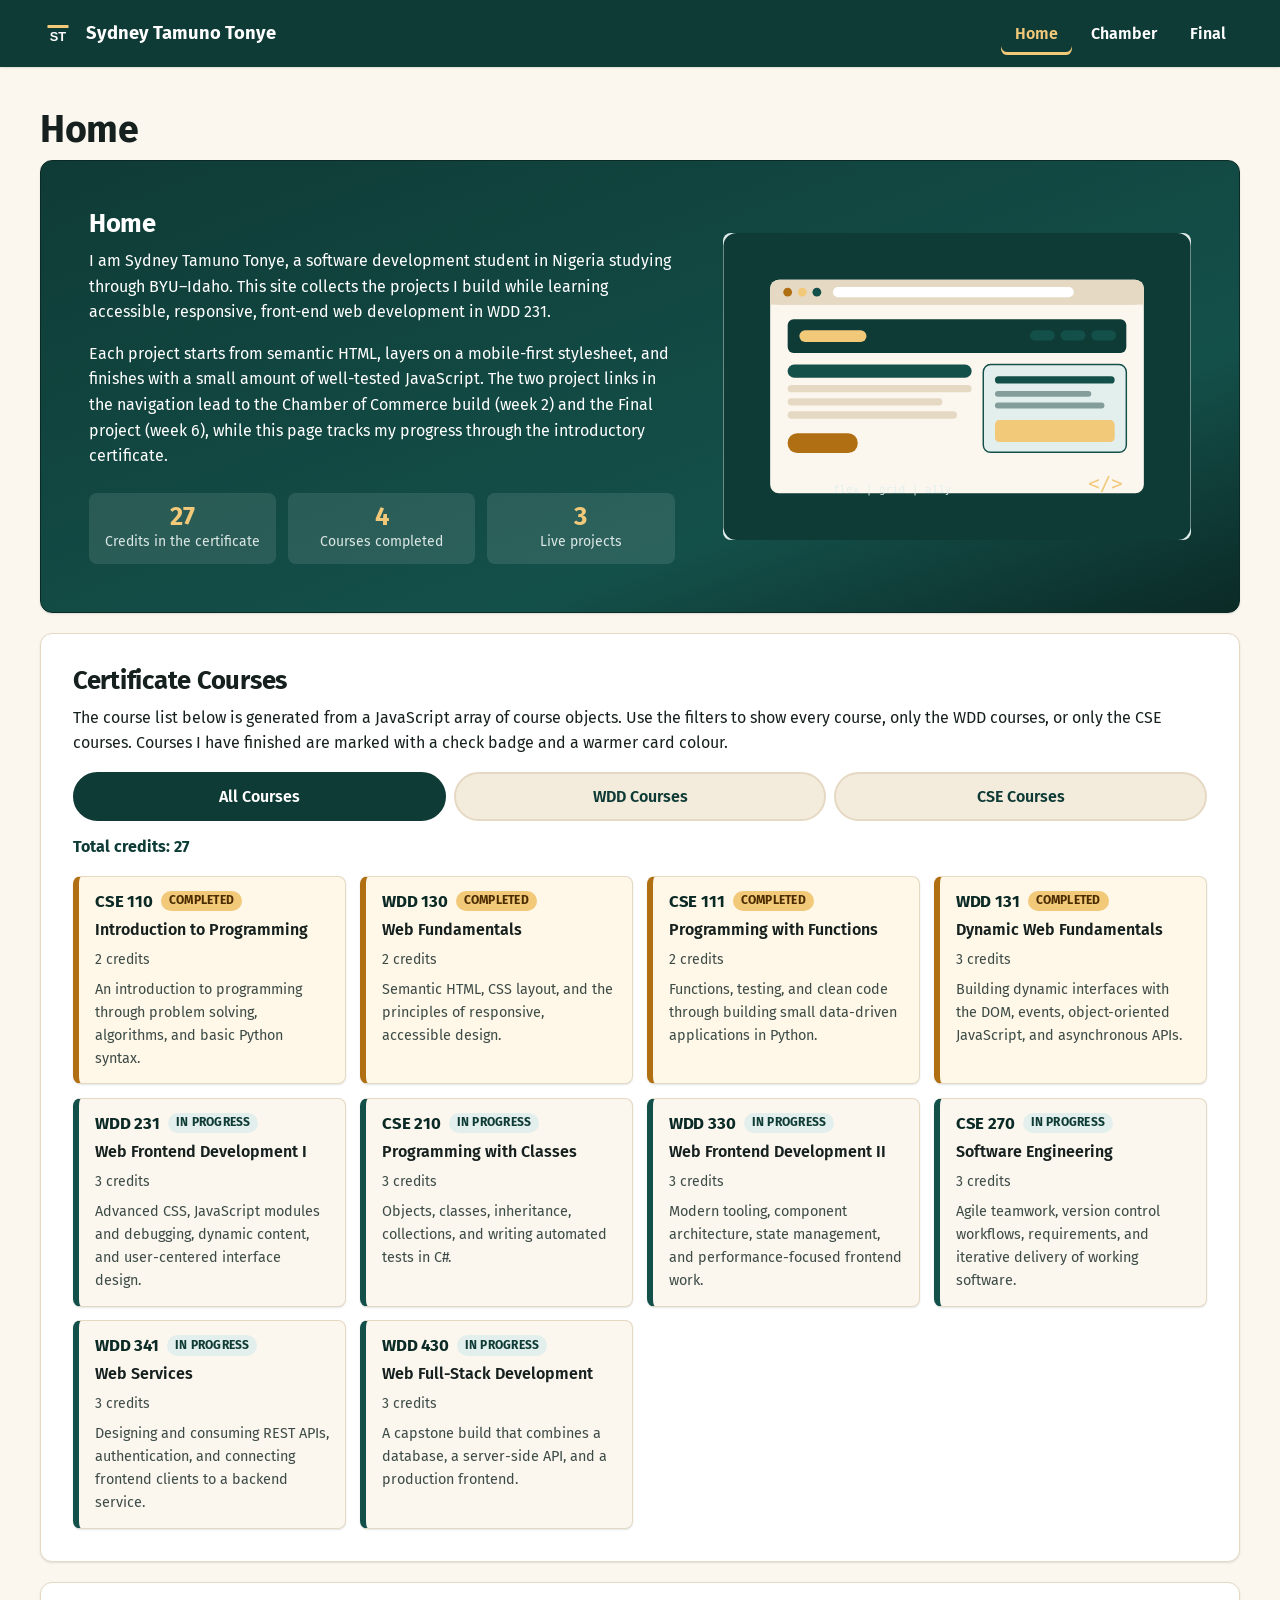
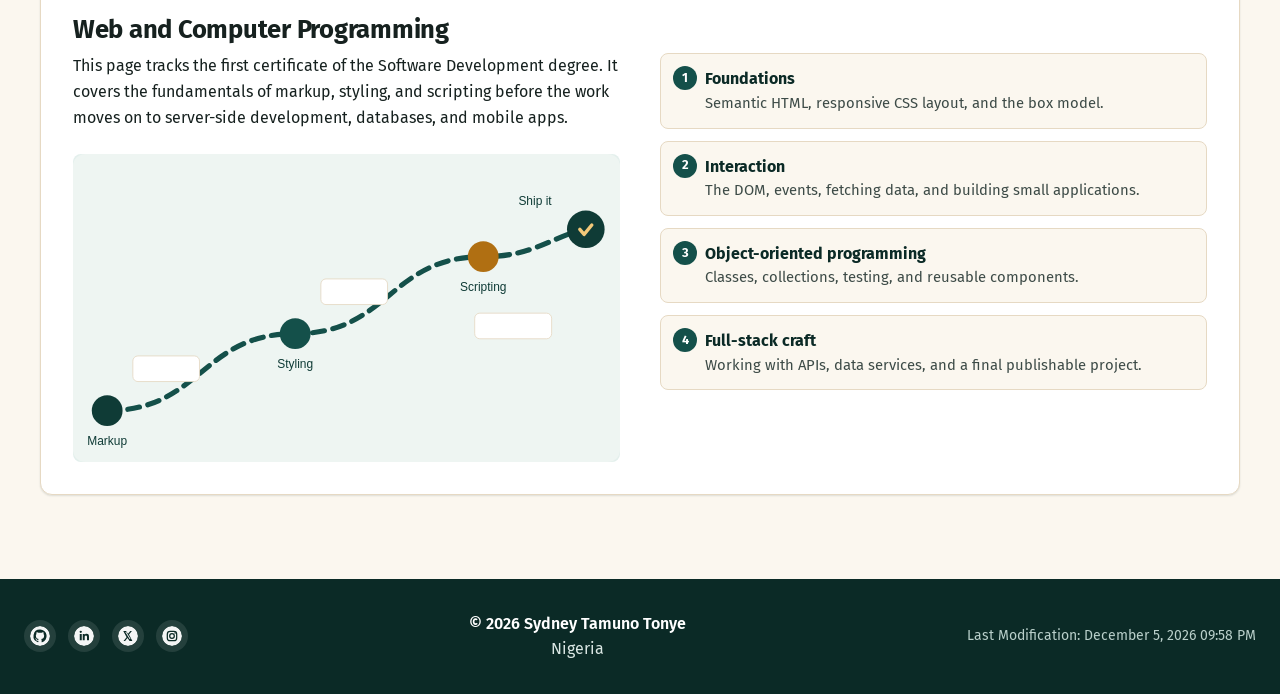
==== index.html @ abb56653 "WEEK 1 ASSING" ====
<!DOCTYPE html>
<html lang="en">
<head>
  <meta charset="UTF-8">
  <meta name="viewport" content="width=device-width, initial-scale=1.0">
  <title>Sydney Tamuno Tonye | WDD 231 Home</title>
  <meta name="description" content="WDD 231 home page for Sydney Tamuno Tonye: course highlights, the dynamic Web and Computer Programming certificate course list, and links to the Chamber of Commerce and Final projects.">
  <meta name="author" content="Sydney Tamuno Tonye">
  <meta name="theme-color" content="#0f3b36">

  <link rel="preconnect" href="https://fonts.googleapis.com">
  <link rel="preconnect" href="https://fonts.gstatic.com" crossorigin>
  <link href="https://fonts.googleapis.com/css2?family=Fira+Sans:ital,wght@0,400;0,600;0,700;1,400&display=swap" rel="stylesheet">

  <link rel="icon" href="images/logo.svg" type="image/svg+xml">
  <link rel="stylesheet" href="styles/normalize.css">
  <link rel="stylesheet" href="styles/small.css">
  <link rel="stylesheet" href="styles/larger.css">

  <script src="script/main.mjs" type="module"></script>
</head>
<body>
  <a class="skip-link" href="#main-content">Skip to main content</a>

  <header class="site-header">
    <div class="site-header__inner">
      <a class="brand" href="index.html">
        <img src="images/logo.svg" alt="" width="48" height="48" class="brand__logo">
        <span class="brand__name">Sydney Tamuno Tonye</span>
      </a>

      <button class="nav-toggle" id="navToggle" type="button" aria-expanded="false" aria-controls="primaryNav">
        <span class="nav-toggle__bar" aria-hidden="true"></span>
        <span class="nav-toggle__bar" aria-hidden="true"></span>
        <span class="nav-toggle__bar" aria-hidden="true"></span>
        <span class="visually-hidden">Menu</span>
      </button>

      <nav class="site-nav" id="primaryNav" aria-label="Primary">
        <ul>
          <li><a href="index.html" aria-current="page">Home</a></li>
          <li><a href="chamber/index.html">Chamber</a></li>
          <li><a href="final/index.html">Final</a></li>
        </ul>
      </nav>
    </div>
  </header>

  <main id="main-content">
    <h1>Home</h1>

    <section class="panel panel--hero" aria-labelledby="hero-heading">
      <div class="panel__content">
        <h2 id="hero-heading">Home</h2>
        <p>
          I am Sydney Tamuno Tonye, a software development student in Nigeria
          studying through BYU&ndash;Idaho. This site collects the projects I
          build while learning accessible, responsive, front-end web
          development in WDD&nbsp;231.
        </p>
        <p>
          Each project starts from semantic HTML, layers on a mobile-first
          stylesheet, and finishes with a small amount of well-tested
          JavaScript. The two project links in the navigation lead to the
          Chamber of Commerce build (week 2) and the Final project (week 6),
          while this page tracks my progress through the introductory
          certificate.
        </p>
        <ul class="hero__stats">
          <li>
            <span class="hero__stat-value" id="heroCredits">&ndash;</span>
            <span class="hero__stat-label">Credits in the certificate</span>
          </li>
          <li>
            <span class="hero__stat-value" id="heroCompleted">&ndash;</span>
            <span class="hero__stat-label">Courses completed</span>
          </li>
          <li>
            <span class="hero__stat-value">3</span>
            <span class="hero__stat-label">Live projects</span>
          </li>
        </ul>
      </div>
      <figure class="panel__figure">
        <img src="images/hero-code.svg" alt="Illustration of a browser window showing a page being laid out with HTML and CSS" width="640" height="420" decoding="async">
      </figure>
    </section>

    <section class="panel panel--courses" aria-labelledby="courses-heading">
      <div class="panel__content">
        <h2 id="courses-heading">Certificate Courses</h2>
        <p>
          The course list below is generated from a JavaScript array of course
          objects. Use the filters to show every course, only the WDD courses,
          or only the CSE courses. Courses I have finished are marked with a
          check badge and a warmer card colour.
        </p>

        <div class="filters" role="group" aria-label="Filter courses">
          <button class="filters__btn is-active" id="filterAll" type="button" data-filter="all" aria-pressed="true">All Courses</button>
          <button class="filters__btn" id="filterWdd" type="button" data-filter="wdd" aria-pressed="false">WDD Courses</button>
          <button class="filters__btn" id="filterCse" type="button" data-filter="cse" aria-pressed="false">CSE Courses</button>
        </div>

        <p class="credits" id="creditsTotal" aria-live="polite">Total credits: &ndash;</p>

        <div class="course-grid" id="courseGrid"></div>
        <noscript>
          <p class="notice">JavaScript builds the course cards, so turn it on to see the full list.</p>
        </noscript>
      </div>
    </section>

    <section class="panel panel--certificate" aria-labelledby="certificate-heading">
      <div class="panel__content">
        <h2 id="certificate-heading">Web and Computer Programming</h2>
        <p>
          This page tracks the first certificate of the Software Development
          degree. It covers the fundamentals of markup, styling, and scripting
          before the work moves on to server-side development, databases, and
          mobile apps.
        </p>
        <ol class="pathway">
          <li>
            <strong>Foundations</strong>
            <span>Semantic HTML, responsive CSS layout, and the box model.</span>
          </li>
          <li>
            <strong>Interaction</strong>
            <span>The DOM, events, fetching data, and building small applications.</span>
          </li>
          <li>
            <strong>Object-oriented programming</strong>
            <span>Classes, collections, testing, and reusable components.</span>
          </li>
          <li>
            <strong>Full-stack craft</strong>
            <span>Working with APIs, data services, and a final publishable project.</span>
          </li>
        </ol>
        <figure class="panel__figure panel__figure--inline">
          <img src="images/hero-roadmap.svg" alt="Illustration of a learning path stepping from markup, through styling and scripting, to a finished project" width="640" height="360" loading="lazy" decoding="async">
        </figure>
      </div>
    </section>
  </main>

  <footer class="site-footer">
    <div class="site-footer__inner">
      <div class="site-footer__item site-footer__social">
        <a href="https://github.com/Sydneytamunotonye" aria-label="Sydney Tamuno Tonye on GitHub">
          <img src="images/github.svg" alt="" width="32" height="32" class="social-icon" loading="lazy">
        </a>
        <a href="https://www.linkedin.com/in/sydney-tamuno-t0nye" aria-label="Sydney Tamuno Tonye on LinkedIn">
          <img src="images/linkedin.svg" alt="" width="32" height="32" class="social-icon" loading="lazy">
        </a>
        <a href="https://x.com/" aria-label="Sydney Tamuno Tonye on X">
          <img src="images/x.svg" alt="" width="32" height="32" class="social-icon" loading="lazy">
        </a>
        <a href="https://www.instagram.com/" aria-label="Sydney Tamuno Tonye on Instagram">
          <img src="images/instagram.svg" alt="" width="32" height="32" class="social-icon" loading="lazy">
        </a>
      </div>

      <div class="site-footer__item site-footer__identity">
        <p>&copy; <span id="currentyear"></span> Sydney Tamuno Tonye</p>
        <p>Nigeria</p>
      </div>

      <div class="site-footer__item site-footer__modified">
        <p id="lastModified"></p>
      </div>
    </div>
  </footer>
</body>
</html>
---- styles/small.css ----
/* ==========================================================
   small.css - mobile-first base styles (single column)
   WDD 231 | Sydney Tamuno Tonye
   ========================================================== */

:root {
  /* Brand palette: deep pine + warm sand + a bright accent */
  --pine-900: #0b2a26;
  --pine-800: #0f3b36;
  --pine-700: #14504a;
  --pine-100: #e3efec;
  --sand-50: #fbf7ef;
  --sand-100: #f3ebdc;
  --sand-200: #e6d9c3;
  --gold-500: #b06f12;
  --gold-300: #f2c879;
  --ink: #16211f;
  --ink-soft: #3d4b47;
  --white: #ffffff;

  --font-body: "Fira Sans", "Segoe UI", Roboto, Helvetica, Arial, sans-serif;

  --radius: 0.75rem;
  --shadow-sm: 0 1px 2px rgba(11, 42, 38, 0.12);
  --shadow-md: 0 6px 18px rgba(11, 42, 38, 0.14);
  --max-width: 72rem;
  --pad: 1rem;
}

/* ---------- Global ---------- */

*,
*::before,
*::after {
  box-sizing: border-box;
}

html {
  scroll-behavior: smooth;
}

body {
  margin: 0;
  background-color: var(--sand-50);
  color: var(--ink);
  font-family: var(--font-body);
  font-size: 1rem;
  line-height: 1.6;
  overflow-x: hidden;
}

img {
  display: block;
  max-width: 100%;
  height: auto;
}

h1,
h2,
h3 {
  line-height: 1.2;
  margin: 0 0 0.5rem;
  font-weight: 700;
  letter-spacing: -0.01em;
}

h1 {
  font-size: clamp(1.6rem, 5vw, 2.35rem);
}

h2 {
  font-size: clamp(1.25rem, 3.5vw, 1.6rem);
}

p {
  margin: 0 0 1rem;
}

a {
  color: var(--pine-700);
  text-decoration-thickness: 1px;
  text-underline-offset: 0.2em;
}

a:hover,
a:focus-visible {
  color: var(--gold-500);
}

/* Visible focus for keyboard users only */
:focus-visible {
  outline: 3px solid var(--gold-500);
  outline-offset: 2px;
}

.visually-hidden {
  position: absolute !important;
  width: 1px;
  height: 1px;
  margin: -1px;
  padding: 0;
  overflow: hidden;
  clip: rect(0 0 0 0);
  white-space: nowrap;
  border: 0;
}

.skip-link {
  position: absolute;
  left: -999px;
  top: 0;
  z-index: 100;
  padding: 0.6rem 1rem;
  background-color: var(--gold-300);
  color: var(--pine-900);
  font-weight: 600;
}

.skip-link:focus {
  left: 0.5rem;
  top: 0.5rem;
}

.notice {
  padding: 0.75rem 1rem;
  background-color: var(--sand-100);
  border-left: 4px solid var(--gold-500);
}

/* ---------- Header ---------- */

.site-header {
  position: sticky;
  top: 0;
  z-index: 20;
  background-color: var(--pine-800);
  color: var(--white);
  box-shadow: var(--shadow-sm);
}

.site-header__inner {
  display: flex;
  flex-wrap: wrap;
  align-items: center;
  justify-content: space-between;
  gap: 0.5rem;
  max-width: var(--max-width);
  margin-inline: auto;
  padding: 0.6rem var(--pad);
}

.brand {
  display: inline-flex;
  align-items: center;
  gap: 0.6rem;
  color: var(--white);
  text-decoration: none;
}

.brand:hover,
.brand:focus-visible {
  color: var(--gold-300);
}

.brand__logo {
  width: 2.25rem;
  height: 2.25rem;
  flex-shrink: 0;
}

.brand__name {
  font-weight: 700;
  font-size: 1rem;
  line-height: 1.15;
  /* allow wrapping on very narrow screens instead of overflowing */
  overflow-wrap: anywhere;
}

/* Hamburger button */
.nav-toggle {
  display: inline-flex;
  flex-direction: column;
  justify-content: center;
  gap: 5px;
  width: 2.9rem;
  height: 2.9rem;
  padding: 0.55rem;
  background-color: transparent;
  color: var(--white);
  border: 2px solid rgba(255, 255, 255, 0.5);
  border-radius: 0.5rem;
  cursor: pointer;
}

.nav-toggle:hover {
  border-color: var(--gold-300);
}

.nav-toggle__bar {
  display: block;
  height: 2px;
  width: 100%;
  background-color: currentColor;
  border-radius: 2px;
  transition: transform 0.25s ease, opacity 0.2s ease;
}

.nav-toggle[aria-expanded="true"] .nav-toggle__bar:nth-child(1) {
  transform: translateY(7px) rotate(45deg);
}

.nav-toggle[aria-expanded="true"] .nav-toggle__bar:nth-child(2) {
  opacity: 0;
}

.nav-toggle[aria-expanded="true"] .nav-toggle__bar:nth-child(3) {
  transform: translateY(-7px) rotate(-45deg);
}

/* Collapsible nav on small screens */
.site-nav {
  flex-basis: 100%;
  display: none;
}

.site-nav.is-open {
  display: block;
}

.site-nav ul {
  list-style: none;
  margin: 0;
  padding: 0.25rem 0;
  display: flex;
  flex-direction: column;
}

.site-nav a {
  display: block;
  padding: 0.7rem 0.5rem;
  color: var(--white);
  font-weight: 600;
  text-decoration: none;
  border-top: 1px solid rgba(255, 255, 255, 0.15);
  /* Smooth, non-twitching hover: colour only, no layout change */
  transition: color 0.2s ease, background-color 0.2s ease;
}

.site-nav a:hover,
.site-nav a:focus-visible {
  color: var(--gold-300);
  background-color: rgba(255, 255, 255, 0.07);
}

.site-nav a[aria-current="page"] {
  color: var(--gold-300);
  box-shadow: inset 3px 0 0 var(--gold-300);
  padding-left: 0.85rem;
}

/* ---------- Main / panels ---------- */

main {
  max-width: var(--max-width);
  margin-inline: auto;
  padding: var(--pad) var(--pad) 2rem;
}

main > h1 {
  margin-top: 1rem;
}

.panel {
  background-color: var(--white);
  border: 1px solid var(--sand-200);
  border-radius: var(--radius);
  box-shadow: var(--shadow-sm);
  padding: 1rem;
  margin-bottom: 1.25rem;
}

.panel__content > p:last-child {
  margin-bottom: 0;
}

.panel__figure {
  margin: 0;
}

.panel__figure img {
  width: 100%;
  border-radius: 0.5rem;
  background-color: var(--pine-100);
}

.panel__figure--inline {
  margin-top: 0.5rem;
}

/* Hero */
.panel--hero {
  background: linear-gradient(160deg, var(--pine-800), var(--pine-700) 70%, var(--pine-900));
  color: var(--white);
  border-color: var(--pine-900);
}

.panel--hero a {
  color: var(--gold-300);
}

.hero__stats {
  list-style: none;
  margin: 1rem 0 0;
  padding: 0;
  display: grid;
  gap: 0.75rem;
}

.hero__stats li {
  background-color: rgba(255, 255, 255, 0.1);
  border-radius: 0.5rem;
  padding: 0.65rem 0.85rem;
  text-align: center;
}

.hero__stat-value {
  display: block;
  font-size: 1.6rem;
  font-weight: 700;
  line-height: 1.1;
  color: var(--gold-300);
}

.hero__stat-label {
  display: block;
  font-size: 0.875rem;
  color: #dbe7e4;
}

/* ---------- Filters & credits ---------- */

.filters {
  display: flex;
  flex-wrap: wrap;
  gap: 0.5rem;
  margin: 0 0 0.85rem;
}

.filters__btn {
  flex: 1 1 8rem;
  padding: 0.6rem 0.9rem;
  font: inherit;
  font-weight: 600;
  color: var(--pine-800);
  background-color: var(--sand-100);
  border: 2px solid var(--sand-200);
  border-radius: 999px;
  cursor: pointer;
  transition: background-color 0.2s ease, color 0.2s ease, border-color 0.2s ease;
}

.filters__btn:hover {
  background-color: var(--sand-200);
}

.filters__btn.is-active {
  background-color: var(--pine-800);
  border-color: var(--pine-800);
  color: var(--white);
}

.credits {
  font-weight: 700;
  color: var(--pine-800);
  margin: 0 0 1rem;
}

/* ---------- Course cards ---------- */

.course-grid {
  display: grid;
  gap: 0.85rem;
  /* Cards are keyed by course so filtering never leaves a gap */
  grid-auto-rows: auto;
}

.course-card {
  border: 1px solid var(--sand-200);
  border-left: 6px solid var(--pine-700);
  border-radius: 0.5rem;
  background-color: var(--sand-50);
  padding: 0.85rem 1rem;
  box-shadow: var(--shadow-sm);
}

.course-card--completed {
  border-left-color: var(--gold-500);
  background-color: #fff8e8;
}

.course-card__head {
  display: flex;
  flex-wrap: wrap;
  align-items: center;
  gap: 0.5rem;
  margin-bottom: 0.35rem;
}

.course-card__code {
  margin: 0;
  font-size: 1.05rem;
  font-weight: 700;
  color: var(--pine-900);
}

.badge {
  display: inline-block;
  padding: 0.05rem 0.5rem;
  font-size: 0.75rem;
  font-weight: 700;
  letter-spacing: 0.02em;
  text-transform: uppercase;
  border-radius: 999px;
  background-color: var(--pine-100);
  color: var(--pine-800);
}

.badge--completed {
  background-color: var(--gold-300);
  color: #4a2c00;
}

.course-card__title {
  margin: 0 0 0.4rem;
  font-weight: 600;
  color: var(--ink);
}

.course-card__meta {
  margin: 0 0 0.4rem;
  font-size: 0.875rem;
  color: var(--ink-soft);
}

.course-card__desc {
  margin: 0;
  font-size: 0.9rem;
  color: var(--ink-soft);
}

/* ---------- Certificate pathway ---------- */

.pathway {
  counter-reset: step;
  list-style: none;
  margin: 0 0 1rem;
  padding: 0;
  display: grid;
  gap: 0.75rem;
}

.pathway li {
  position: relative;
  padding: 0.75rem 0.9rem 0.75rem 2.75rem;
  background-color: var(--sand-50);
  border: 1px solid var(--sand-200);
  border-radius: 0.5rem;
}

.pathway li::before {
  counter-increment: step;
  content: counter(step);
  position: absolute;
  left: 0.75rem;
  top: 0.75rem;
  width: 1.5rem;
  height: 1.5rem;
  display: grid;
  place-items: center;
  font-size: 0.8rem;
  font-weight: 700;
  color: var(--white);
  background-color: var(--pine-700);
  border-radius: 50%;
}

.pathway strong {
  display: block;
  color: var(--pine-900);
}

.pathway span {
  display: block;
  font-size: 0.925rem;
  color: var(--ink-soft);
}

/* ---------- Footer ---------- */

.site-footer {
  background-color: var(--pine-900);
  color: #dbe7e4;
  padding: 1.5rem var(--pad);
  margin-top: 1rem;
}

.site-footer__inner {
  max-width: var(--max-width);
  margin-inline: auto;
  display: flex;
  flex-direction: column;
  align-items: center;
  gap: 1rem;
  text-align: center;
}

.site-footer__item p {
  margin: 0;
}

.site-footer__identity p:first-child {
  color: var(--white);
  font-weight: 600;
}

.site-footer__modified p {
  font-size: 0.875rem;
  color: #b9cfca;
}

.site-footer__social {
  display: flex;
  gap: 0.75rem;
}

.social-icon {
  width: 2rem;
  height: 2rem;
  padding: 6px;
  border-radius: 50%;
  background-color: rgba(255, 255, 255, 0.1);
  transition: background-color 0.2s ease, transform 0.2s ease;
}

.site-footer__social a:hover .social-icon,
.site-footer__social a:focus-visible .social-icon {
  background-color: var(--gold-500);
  transform: translateY(-2px);
}

/* ---------- 480px and up ---------- */

@media screen and (min-width: 30rem) {
  .hero__stats {
    grid-template-columns: repeat(3, minmax(0, 1fr));
  }

  .course-grid {
    grid-template-columns: repeat(2, minmax(0, 1fr));
  }

  .site-footer__inner {
    flex-direction: row;
    flex-wrap: wrap;
    justify-content: space-between;
    text-align: left;
  }

  .site-footer__identity {
    text-align: center;
  }
}

/* Respect reduced-motion preferences */
@media (prefers-reduced-motion: reduce) {
  html {
    scroll-behavior: auto;
  }

  *,
  *::before,
  *::after {
    animation-duration: 0.001ms !important;
    transition-duration: 0.001ms !important;
  }
}
---- styles/larger.css ----
/* ==========================================================
   larger.css - tablet and desktop layouts
   WDD 231 | Sydney Tamuno Tonye
   Loaded after small.css. Sizes use em so they follow the
   browser's user font-size setting.
   ========================================================== */

:root {
  --pad: 1.5rem;
}

/* ---------- 640px and up: real navigation ---------- */

@media screen and (min-width: 40em) {
  .site-header__inner {
    flex-wrap: nowrap;
    padding-block: 0.75rem;
  }

  .nav-toggle {
    display: none;
  }

  .site-nav {
    display: block;
    flex-basis: auto;
    margin-left: auto;
  }

  .site-nav ul {
    flex-direction: row;
    gap: 0.25rem;
    padding: 0;
  }

  .site-nav a {
    padding: 0.55rem 0.9rem;
    border-top: 0;
    border-radius: 0.4rem;
  }

  .site-nav a[aria-current="page"] {
    box-shadow: inset 0 -3px 0 var(--gold-300);
  }
}

/* ---------- 900px and up: two-column panels ---------- */

@media screen and (min-width: 56.25em) {
  .brand__name {
    font-size: 1.15rem;
  }

  main {
    padding-block: 1.5rem 3rem;
  }

  .panel {
    padding: 2rem;
  }

  .panel--hero {
    display: grid;
    grid-template-columns: minmax(0, 1.25fr) minmax(0, 1fr);
    gap: 2rem;
    align-items: center;
  }

  .hero__stats {
    margin-top: 1.5rem;
  }

  .course-grid {
    grid-template-columns: repeat(3, minmax(0, 1fr));
  }

  .site-footer {
    padding-block: 2rem;
  }

  /* Certificate section: intro beside the pathway list */
  .panel--certificate .panel__content {
    display: grid;
    grid-template-columns: minmax(0, 1fr) minmax(0, 1fr);
    grid-template-areas:
      "heading heading"
      "intro pathway"
      "figure pathway";
    column-gap: 2.5rem;
    align-items: start;
  }

  .panel--certificate h2 {
    grid-area: heading;
  }

  .panel--certificate .panel__content > p {
    grid-area: intro;
  }

  .panel--certificate .pathway {
    grid-area: pathway;
    margin-bottom: 0;
  }

  .panel--certificate .panel__figure--inline {
    grid-area: figure;
    margin-top: 0.5rem;
  }
}

/* ---------- 1200px and up: wider content, four card columns ---------- */

@media screen and (min-width: 75em) {
  :root {
    --max-width: 78rem;
  }

  .course-grid {
    grid-template-columns: repeat(4, minmax(0, 1fr));
  }

  .panel--hero {
    padding: 3rem;
    gap: 3rem;
  }

  .panel__figure img {
    max-height: 26rem;
    object-fit: contain;
  }
}

/* ---------- 1200px and up: wider content, four card columns ---------- */
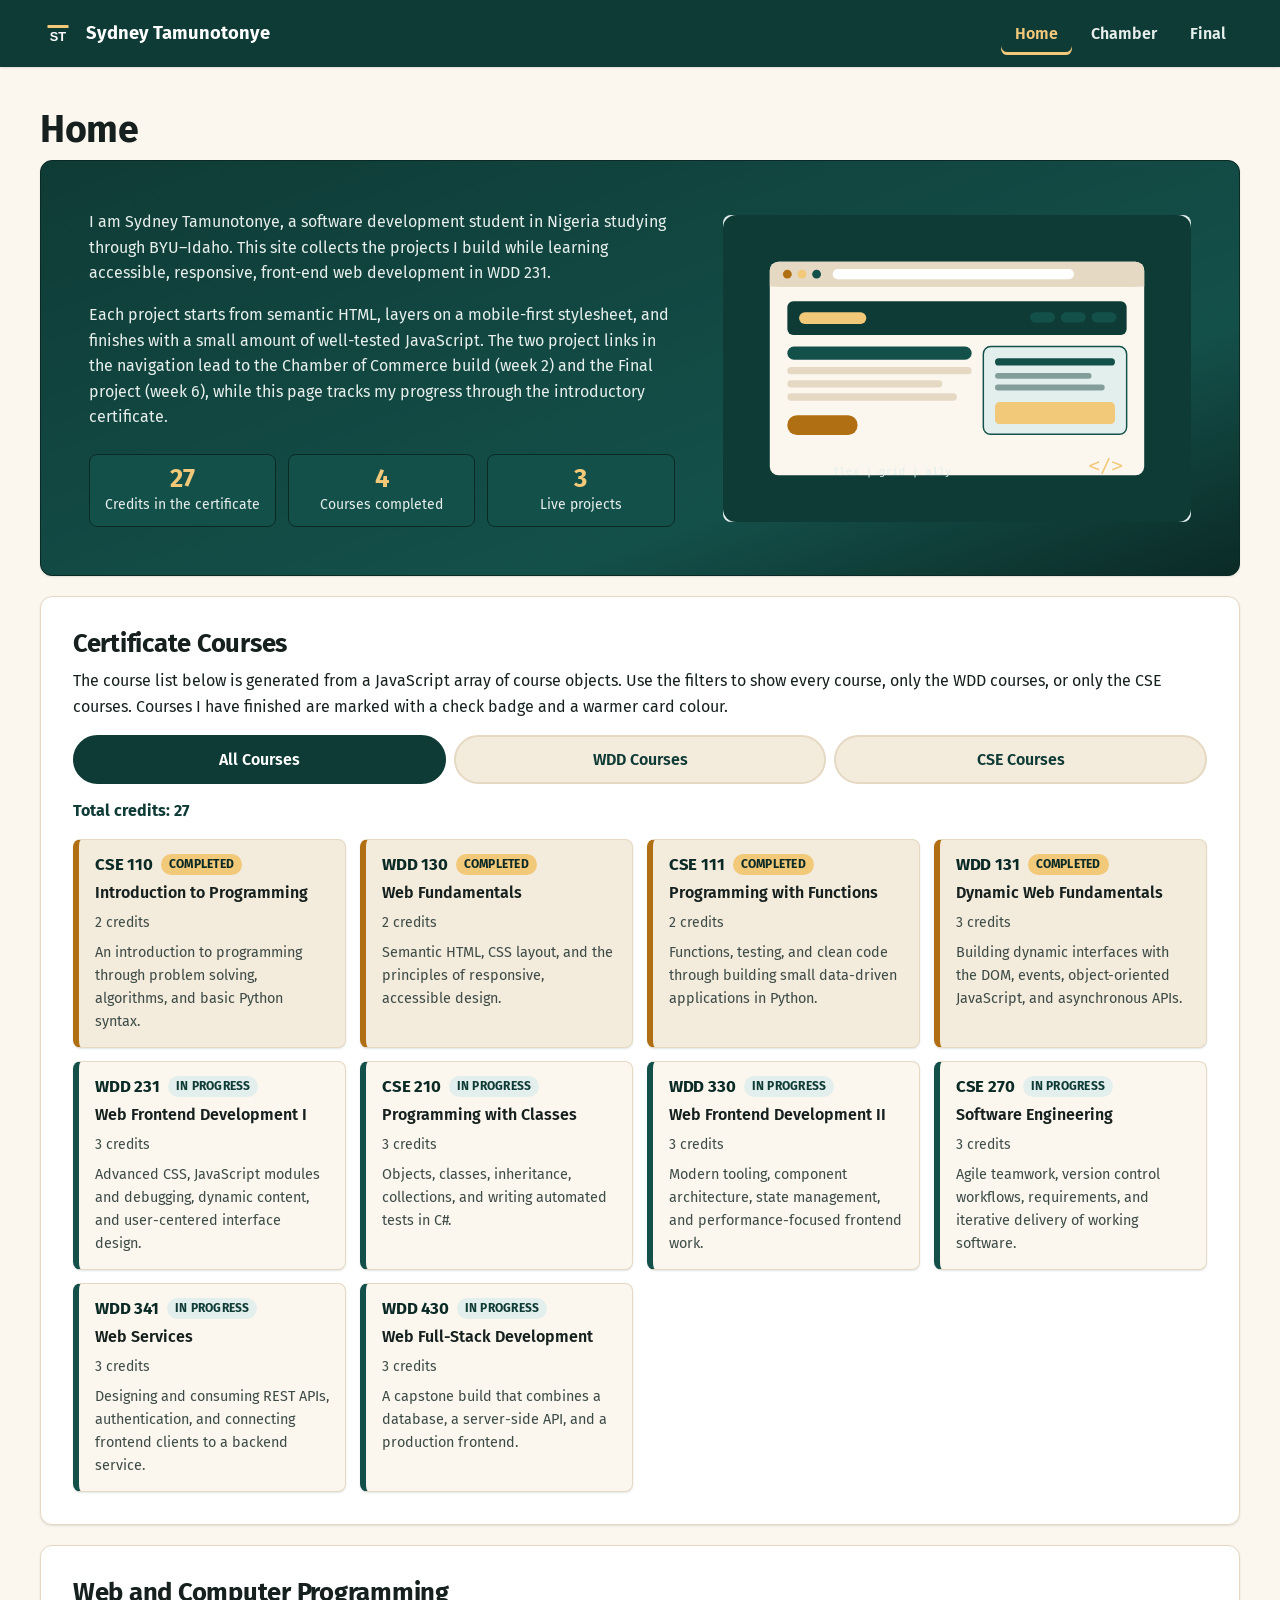
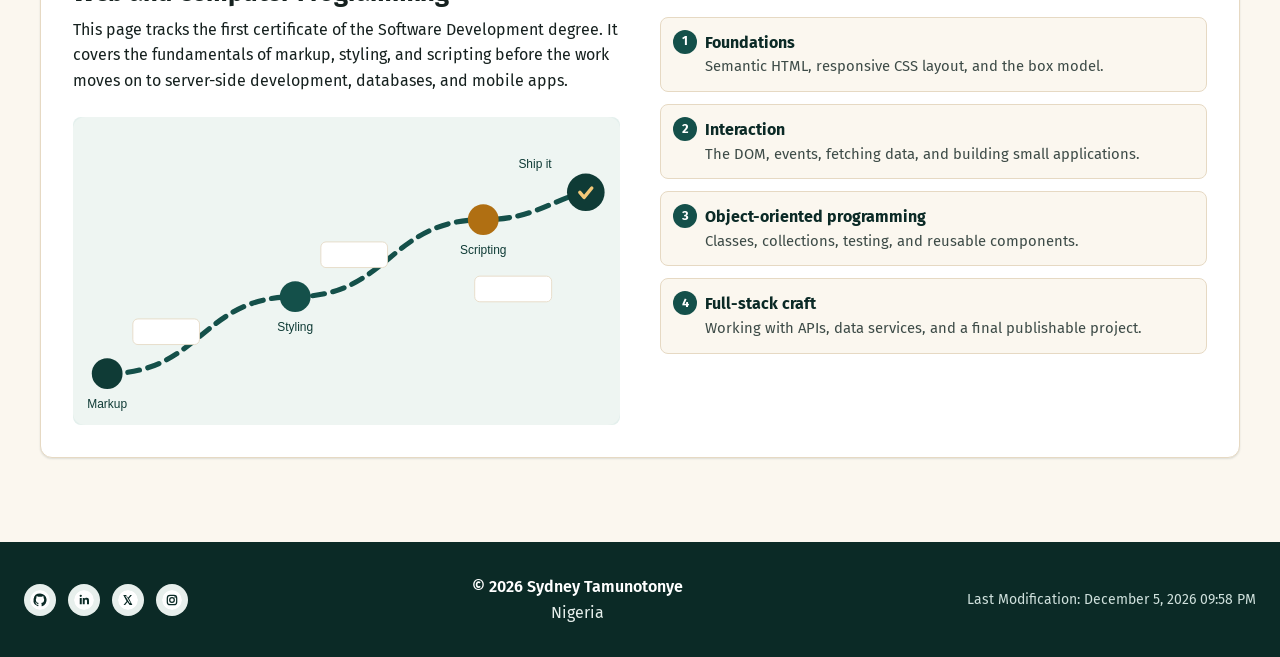
==== commit e06b7c91: "week 1 mod" ====
--- a/index.html
+++ b/index.html
@@ -1,176 +1,190 @@
 <!DOCTYPE html>
 <html lang="en">
+
 <head>
-  <meta charset="UTF-8">
-  <meta name="viewport" content="width=device-width, initial-scale=1.0">
-  <title>Sydney Tamuno Tonye | WDD 231 Home</title>
-  <meta name="description" content="WDD 231 home page for Sydney Tamuno Tonye: course highlights, the dynamic Web and Computer Programming certificate course list, and links to the Chamber of Commerce and Final projects.">
-  <meta name="author" content="Sydney Tamuno Tonye">
-  <meta name="theme-color" content="#0f3b36">
+    <meta charset="UTF-8">
+    <meta name="viewport" content="width=device-width, initial-scale=1.0">
+    <title>Sydney Tamunotonye | WDD 231 Home</title>
+    <meta name="description"
+        content="WDD 231 home page for Sydney Tamunotonye: course highlights, the Web and Computer Programming certificate list, and project links.">
+    <meta name="author" content="Sydney Tamunotonye">
+    <meta name="theme-color" content="#0f3b36">
 
-  <link rel="preconnect" href="https://fonts.googleapis.com">
-  <link rel="preconnect" href="https://fonts.gstatic.com" crossorigin>
-  <link href="https://fonts.googleapis.com/css2?family=Fira+Sans:ital,wght@0,400;0,600;0,700;1,400&display=swap" rel="stylesheet">
+    <link rel="preconnect" href="https://fonts.googleapis.com">
+    <link rel="preconnect" href="https://fonts.gstatic.com" crossorigin>
+    <link href="https://fonts.googleapis.com/css2?family=Fira+Sans:ital,wght@0,400;0,600;0,700;1,400&display=swap"
+        rel="stylesheet">
 
-  <link rel="icon" href="images/logo.svg" type="image/svg+xml">
-  <link rel="stylesheet" href="styles/normalize.css">
-  <link rel="stylesheet" href="styles/small.css">
-  <link rel="stylesheet" href="styles/larger.css">
+    <link rel="icon" href="images/logo.svg" type="image/svg+xml">
+    <link rel="stylesheet" href="styles/normalize.css">
+    <link rel="stylesheet" href="styles/small.css">
+    <link rel="stylesheet" href="styles/larger.css">
 
-  <script src="script/main.mjs" type="module"></script>
+    <script src="scripts/main.mjs" type="module"></script>
 </head>
+
 <body>
-  <a class="skip-link" href="#main-content">Skip to main content</a>
+    <a class="skip-link" href="#main-content">Skip to main content</a>
 
-  <header class="site-header">
-    <div class="site-header__inner">
-      <a class="brand" href="index.html">
-        <img src="images/logo.svg" alt="" width="48" height="48" class="brand__logo">
-        <span class="brand__name">Sydney Tamuno Tonye</span>
-      </a>
+    <header class="site-header">
+        <div class="site-header__inner">
+            <a class="brand" href="index.html">
+                <img src="images/logo.svg" alt="" width="48" height="48" class="brand__logo">
+                <span class="brand__name">Sydney Tamunotonye</span>
+            </a>
 
-      <button class="nav-toggle" id="navToggle" type="button" aria-expanded="false" aria-controls="primaryNav">
-        <span class="nav-toggle__bar" aria-hidden="true"></span>
-        <span class="nav-toggle__bar" aria-hidden="true"></span>
-        <span class="nav-toggle__bar" aria-hidden="true"></span>
-        <span class="visually-hidden">Menu</span>
-      </button>
+            <button class="nav-toggle" id="navToggle" type="button" aria-expanded="false" aria-controls="primaryNav">
+                <span class="nav-toggle__bar" aria-hidden="true"></span>
+                <span class="nav-toggle__bar" aria-hidden="true"></span>
+                <span class="nav-toggle__bar" aria-hidden="true"></span>
+                <span class="visually-hidden">Menu</span>
+            </button>
 
-      <nav class="site-nav" id="primaryNav" aria-label="Primary">
-        <ul>
-          <li><a href="index.html" aria-current="page">Home</a></li>
-          <li><a href="chamber/index.html">Chamber</a></li>
-          <li><a href="final/index.html">Final</a></li>
-        </ul>
-      </nav>
-    </div>
-  </header>
+            <nav class="site-nav" id="primaryNav" aria-label="Primary">
+                <ul>
+                    <li><a href="index.html" aria-current="page">Home</a></li>
+                    <li><a href="chamber/index.html">Chamber</a></li>
+                    <li><a href="final/index.html">Final</a></li>
+                </ul>
+            </nav>
+        </div>
+    </header>
 
-  <main id="main-content">
-    <h1>Home</h1>
+    <main id="main-content">
+        <h1>Home</h1>
 
-    <section class="panel panel--hero" aria-labelledby="hero-heading">
-      <div class="panel__content">
-        <h2 id="hero-heading">Home</h2>
-        <p>
-          I am Sydney Tamuno Tonye, a software development student in Nigeria
-          studying through BYU&ndash;Idaho. This site collects the projects I
-          build while learning accessible, responsive, front-end web
-          development in WDD&nbsp;231.
-        </p>
-        <p>
-          Each project starts from semantic HTML, layers on a mobile-first
-          stylesheet, and finishes with a small amount of well-tested
-          JavaScript. The two project links in the navigation lead to the
-          Chamber of Commerce build (week 2) and the Final project (week 6),
-          while this page tracks my progress through the introductory
-          certificate.
-        </p>
-        <ul class="hero__stats">
-          <li>
-            <span class="hero__stat-value" id="heroCredits">&ndash;</span>
-            <span class="hero__stat-label">Credits in the certificate</span>
-          </li>
-          <li>
-            <span class="hero__stat-value" id="heroCompleted">&ndash;</span>
-            <span class="hero__stat-label">Courses completed</span>
-          </li>
-          <li>
-            <span class="hero__stat-value">3</span>
-            <span class="hero__stat-label">Live projects</span>
-          </li>
-        </ul>
-      </div>
-      <figure class="panel__figure">
-        <img src="images/hero-code.svg" alt="Illustration of a browser window showing a page being laid out with HTML and CSS" width="640" height="420" decoding="async">
-      </figure>
-    </section>
+        <section class="panel panel--hero" aria-labelledby="hero-heading">
+            <div class="panel__content">
+            
+                <p>
+                    I am Sydney Tamunotonye, a software development student in Nigeria
+                    studying through BYU&ndash;Idaho. This site collects the projects I
+                    build while learning accessible, responsive, front-end web
+                    development in WDD&nbsp;231.
+                </p>
+                <p>
+                    Each project starts from semantic HTML, layers on a mobile-first
+                    stylesheet, and finishes with a small amount of well-tested
+                    JavaScript. The two project links in the navigation lead to the
+                    Chamber of Commerce build (week 2) and the Final project (week 6),
+                    while this page tracks my progress through the introductory
+                    certificate.
+                </p>
+                <ul class="hero__stats">
+                    <li>
+                        <span class="hero__stat-value" id="heroCredits">&ndash;</span>
+                        <span class="hero__stat-label">Credits in the certificate</span>
+                    </li>
+                    <li>
+                        <span class="hero__stat-value" id="heroCompleted">&ndash;</span>
+                        <span class="hero__stat-label">Courses completed</span>
+                    </li>
+                    <li>
+                        <span class="hero__stat-value">3</span>
+                        <span class="hero__stat-label">Live projects</span>
+                    </li>
+                </ul>
+            </div>
+            <figure class="panel__figure">
+                <img src="images/hero-code.svg"
+                    alt="Illustration of a browser window showing a page being laid out with HTML and CSS" width="640"
+                    height="420" decoding="async">
+            </figure>
+        </section>
 
-    <section class="panel panel--courses" aria-labelledby="courses-heading">
-      <div class="panel__content">
-        <h2 id="courses-heading">Certificate Courses</h2>
-        <p>
-          The course list below is generated from a JavaScript array of course
-          objects. Use the filters to show every course, only the WDD courses,
-          or only the CSE courses. Courses I have finished are marked with a
-          check badge and a warmer card colour.
-        </p>
+        <section class="panel panel--courses" aria-labelledby="courses-heading">
+            <div class="panel__content">
+                <h2 id="courses-heading">Certificate Courses</h2>
+                <p>
+                    The course list below is generated from a JavaScript array of course
+                    objects. Use the filters to show every course, only the WDD courses,
+                    or only the CSE courses. Courses I have finished are marked with a
+                    check badge and a warmer card colour.
+                </p>
 
-        <div class="filters" role="group" aria-label="Filter courses">
-          <button class="filters__btn is-active" id="filterAll" type="button" data-filter="all" aria-pressed="true">All Courses</button>
-          <button class="filters__btn" id="filterWdd" type="button" data-filter="wdd" aria-pressed="false">WDD Courses</button>
-          <button class="filters__btn" id="filterCse" type="button" data-filter="cse" aria-pressed="false">CSE Courses</button>
+                <div class="filters" role="group" aria-label="Filter courses">
+                    <button class="filters__btn is-active" id="filterAll" type="button" data-filter="all"
+                        aria-pressed="true">All Courses</button>
+                    <button class="filters__btn" id="filterWdd" type="button" data-filter="wdd" aria-pressed="false">WDD
+                        Courses</button>
+                    <button class="filters__btn" id="filterCse" type="button" data-filter="cse" aria-pressed="false">CSE
+                        Courses</button>
+                </div>
+
+                <p class="credits" id="creditsTotal" aria-live="polite">Total credits: &ndash;</p>
+
+                <div class="course-grid" id="courseGrid"></div>
+                <noscript>
+                    <p class="notice">JavaScript builds the course cards, so turn it on to see the full list.</p>
+                </noscript>
+            </div>
+        </section>
+
+        <section class="panel panel--certificate" aria-labelledby="certificate-heading">
+            <div class="panel__content">
+                <h2 id="certificate-heading">Web and Computer Programming</h2>
+                <p>
+                    This page tracks the first certificate of the Software Development
+                    degree. It covers the fundamentals of markup, styling, and scripting
+                    before the work moves on to server-side development, databases, and
+                    mobile apps.
+                </p>
+                <ol class="pathway">
+                    <li>
+                        <strong>Foundations</strong>
+                        <span>Semantic HTML, responsive CSS layout, and the box model.</span>
+                    </li>
+                    <li>
+                        <strong>Interaction</strong>
+                        <span>The DOM, events, fetching data, and building small applications.</span>
+                    </li>
+                    <li>
+                        <strong>Object-oriented programming</strong>
+                        <span>Classes, collections, testing, and reusable components.</span>
+                    </li>
+                    <li>
+                        <strong>Full-stack craft</strong>
+                        <span>Working with APIs, data services, and a final publishable project.</span>
+                    </li>
+                </ol>
+                <figure class="panel__figure panel__figure--inline">
+                    <img src="images/hero-roadmap.svg"
+                        alt="Illustration of a learning path stepping from markup, through styling and scripting, to a finished project"
+                        width="640" height="360" loading="lazy" decoding="async">
+                </figure>
+            </div>
+        </section>
+    </main>
+
+    <footer class="site-footer">
+        <div class="site-footer__inner">
+            <div class="site-footer__item site-footer__social">
+                <a href="https://github.com/Sydneytamunotonye" aria-label="Sydney Tamunotonye on GitHub">
+                    <img src="images/github.svg" alt="" width="32" height="32" class="social-icon" loading="lazy">
+                </a>
+                <a href="https://www.linkedin.com/in/sydneytamunotonye" aria-label="Sydney Tamunotonye on LinkedIn">
+                    <img src="images/linkedin.svg" alt="" width="32" height="32" class="social-icon" loading="lazy">
+                </a>
+                <a href="https://x.com/_sydneytammy_" aria-label="Sydney Tamunotonye on X">
+                    <img src="images/x-social-icon.svg" alt="" width="32" height="32" class="social-icon"
+                        loading="lazy">
+                </a>
+                <a href="https://www.instagram.com/sydneytamuntonye" aria-label="Sydney Tamunotonye on Instagram">
+                    <img src="images/instagram-social-icon.svg" alt="" width="32" height="32" class="social-icon"
+                        loading="lazy">
+                </a>
+            </div>
+
+            <div class="site-footer__item site-footer__identity">
+                <p>&copy; <span id="currentyear"></span> Sydney Tamunotonye</p>
+                <p>Nigeria</p>
+            </div>
+
+            <div class="site-footer__item site-footer__modified">
+                <p id="lastModified"></p>
+            </div>
         </div>
+    </footer>
+</body>
 
-        <p class="credits" id="creditsTotal" aria-live="polite">Total credits: &ndash;</p>
-
-        <div class="course-grid" id="courseGrid"></div>
-        <noscript>
-          <p class="notice">JavaScript builds the course cards, so turn it on to see the full list.</p>
-        </noscript>
-      </div>
-    </section>
-
-    <section class="panel panel--certificate" aria-labelledby="certificate-heading">
-      <div class="panel__content">
-        <h2 id="certificate-heading">Web and Computer Programming</h2>
-        <p>
-          This page tracks the first certificate of the Software Development
-          degree. It covers the fundamentals of markup, styling, and scripting
-          before the work moves on to server-side development, databases, and
-          mobile apps.
-        </p>
-        <ol class="pathway">
-          <li>
-            <strong>Foundations</strong>
-            <span>Semantic HTML, responsive CSS layout, and the box model.</span>
-          </li>
-          <li>
-            <strong>Interaction</strong>
-            <span>The DOM, events, fetching data, and building small applications.</span>
-          </li>
-          <li>
-            <strong>Object-oriented programming</strong>
-            <span>Classes, collections, testing, and reusable components.</span>
-          </li>
-          <li>
-            <strong>Full-stack craft</strong>
-            <span>Working with APIs, data services, and a final publishable project.</span>
-          </li>
-        </ol>
-        <figure class="panel__figure panel__figure--inline">
-          <img src="images/hero-roadmap.svg" alt="Illustration of a learning path stepping from markup, through styling and scripting, to a finished project" width="640" height="360" loading="lazy" decoding="async">
-        </figure>
-      </div>
-    </section>
-  </main>
-
-  <footer class="site-footer">
-    <div class="site-footer__inner">
-      <div class="site-footer__item site-footer__social">
-        <a href="https://github.com/Sydneytamunotonye" aria-label="Sydney Tamuno Tonye on GitHub">
-          <img src="images/github.svg" alt="" width="32" height="32" class="social-icon" loading="lazy">
-        </a>
-        <a href="https://www.linkedin.com/in/sydney-tamuno-t0nye" aria-label="Sydney Tamuno Tonye on LinkedIn">
-          <img src="images/linkedin.svg" alt="" width="32" height="32" class="social-icon" loading="lazy">
-        </a>
-        <a href="https://x.com/" aria-label="Sydney Tamuno Tonye on X">
-          <img src="images/x.svg" alt="" width="32" height="32" class="social-icon" loading="lazy">
-        </a>
-        <a href="https://www.instagram.com/" aria-label="Sydney Tamuno Tonye on Instagram">
-          <img src="images/instagram.svg" alt="" width="32" height="32" class="social-icon" loading="lazy">
-        </a>
-      </div>
-
-      <div class="site-footer__item site-footer__identity">
-        <p>&copy; <span id="currentyear"></span> Sydney Tamuno Tonye</p>
-        <p>Nigeria</p>
-      </div>
-
-      <div class="site-footer__item site-footer__modified">
-        <p id="lastModified"></p>
-      </div>
-    </div>
-  </footer>
-</body>
-</html>
+</html>
--- a/styles/small.css
+++ b/styles/small.css
@@ -1,10 +1,5 @@
-/* ==========================================================
-   small.css - mobile-first base styles (single column)
-   WDD 231 | Sydney Tamuno Tonye
-   ========================================================== */
-
 :root {
-  /* Brand palette: deep pine + warm sand + a bright accent */
+  /* Brand palette: deep pine, warm sand, and a bright gold accent */
   --pine-900: #0b2a26;
   --pine-800: #0f3b36;
   --pine-700: #14504a;
@@ -18,16 +13,17 @@
   --ink-soft: #3d4b47;
   --white: #ffffff;
 
+  /* Text colours tuned for AA contrast on the dark pine surfaces */
+  --on-dark: #e7efec;
+  --on-dark-soft: #cfe0dc;
+
   --font-body: "Fira Sans", "Segoe UI", Roboto, Helvetica, Arial, sans-serif;
 
   --radius: 0.75rem;
   --shadow-sm: 0 1px 2px rgba(11, 42, 38, 0.12);
-  --shadow-md: 0 6px 18px rgba(11, 42, 38, 0.14);
   --max-width: 72rem;
   --pad: 1rem;
 }
-
-/* ---------- Global ---------- */
 
 *,
 *::before,
@@ -46,7 +42,6 @@
   font-family: var(--font-body);
   font-size: 1rem;
   line-height: 1.6;
-  overflow-x: hidden;
 }
 
 img {
@@ -87,20 +82,19 @@
   color: var(--gold-500);
 }
 
-/* Visible focus for keyboard users only */
 :focus-visible {
   outline: 3px solid var(--gold-500);
   outline-offset: 2px;
 }
 
 .visually-hidden {
-  position: absolute !important;
+  position: absolute;
   width: 1px;
   height: 1px;
   margin: -1px;
   padding: 0;
   overflow: hidden;
-  clip: rect(0 0 0 0);
+  clip-path: inset(50%);
   white-space: nowrap;
   border: 0;
 }
@@ -127,14 +121,16 @@
   border-left: 4px solid var(--gold-500);
 }
 
-/* ---------- Header ---------- */
+/* ==========================================================================
+   Header and navigation
+   ========================================================================== */
 
 .site-header {
   position: sticky;
   top: 0;
   z-index: 20;
   background-color: var(--pine-800);
-  color: var(--white);
+  color: var(--on-dark);
   box-shadow: var(--shadow-sm);
 }
 
@@ -172,11 +168,9 @@
   font-weight: 700;
   font-size: 1rem;
   line-height: 1.15;
-  /* allow wrapping on very narrow screens instead of overflowing */
   overflow-wrap: anywhere;
 }
 
-/* Hamburger button */
 .nav-toggle {
   display: inline-flex;
   flex-direction: column;
@@ -187,7 +181,7 @@
   padding: 0.55rem;
   background-color: transparent;
   color: var(--white);
-  border: 2px solid rgba(255, 255, 255, 0.5);
+  border: 2px solid var(--on-dark-soft);
   border-radius: 0.5rem;
   cursor: pointer;
 }
@@ -217,7 +211,6 @@
   transform: translateY(-7px) rotate(-45deg);
 }
 
-/* Collapsible nav on small screens */
 .site-nav {
   flex-basis: 100%;
   display: none;
@@ -238,18 +231,18 @@
 .site-nav a {
   display: block;
   padding: 0.7rem 0.5rem;
-  color: var(--white);
+  color: var(--on-dark);
   font-weight: 600;
   text-decoration: none;
-  border-top: 1px solid rgba(255, 255, 255, 0.15);
-  /* Smooth, non-twitching hover: colour only, no layout change */
+  border-top: 1px solid var(--pine-700);
+  /* Smooth hover: colour only, so nothing shifts or twitches */
   transition: color 0.2s ease, background-color 0.2s ease;
 }
 
 .site-nav a:hover,
 .site-nav a:focus-visible {
   color: var(--gold-300);
-  background-color: rgba(255, 255, 255, 0.07);
+  background-color: var(--pine-700);
 }
 
 .site-nav a[aria-current="page"] {
@@ -258,7 +251,9 @@
   padding-left: 0.85rem;
 }
 
-/* ---------- Main / panels ---------- */
+/* ==========================================================================
+   Page and panels
+   ========================================================================== */
 
 main {
   max-width: var(--max-width);
@@ -266,7 +261,7 @@
   padding: var(--pad) var(--pad) 2rem;
 }
 
-main > h1 {
+main>h1 {
   margin-top: 1rem;
 }
 
@@ -279,7 +274,7 @@
   margin-bottom: 1.25rem;
 }
 
-.panel__content > p:last-child {
+.panel__content>p:last-child {
   margin-bottom: 0;
 }
 
@@ -297,14 +292,23 @@
   margin-top: 0.5rem;
 }
 
-/* Hero */
+
 .panel--hero {
-  background: linear-gradient(160deg, var(--pine-800), var(--pine-700) 70%, var(--pine-900));
+  background-color: var(--pine-800);
+  background-image: linear-gradient(160deg, var(--pine-800), var(--pine-700) 70%, var(--pine-900));
+  color: var(--on-dark);
+  border-color: var(--pine-900);
+}
+
+.panel--hero h2 {
   color: var(--white);
-  border-color: var(--pine-900);
 }
 
 .panel--hero a {
+  color: var(--gold-300);
+}
+
+.panel--hero .hero__stat-value {
   color: var(--gold-300);
 }
 
@@ -317,7 +321,8 @@
 }
 
 .hero__stats li {
-  background-color: rgba(255, 255, 255, 0.1);
+  background-color: var(--pine-700);
+  border: 1px solid var(--pine-900);
   border-radius: 0.5rem;
   padding: 0.65rem 0.85rem;
   text-align: center;
@@ -334,10 +339,9 @@
 .hero__stat-label {
   display: block;
   font-size: 0.875rem;
-  color: #dbe7e4;
-}
-
-/* ---------- Filters & credits ---------- */
+  color: var(--on-dark);
+}
+
 
 .filters {
   display: flex;
@@ -375,12 +379,9 @@
   margin: 0 0 1rem;
 }
 
-/* ---------- Course cards ---------- */
-
 .course-grid {
   display: grid;
   gap: 0.85rem;
-  /* Cards are keyed by course so filtering never leaves a gap */
   grid-auto-rows: auto;
 }
 
@@ -395,7 +396,7 @@
 
 .course-card--completed {
   border-left-color: var(--gold-500);
-  background-color: #fff8e8;
+  background-color: var(--sand-100);
 }
 
 .course-card__head {
@@ -427,13 +428,12 @@
 
 .badge--completed {
   background-color: var(--gold-300);
-  color: #4a2c00;
+  color: var(--pine-900);
 }
 
 .course-card__title {
   margin: 0 0 0.4rem;
   font-weight: 600;
-  color: var(--ink);
 }
 
 .course-card__meta {
@@ -447,8 +447,6 @@
   font-size: 0.9rem;
   color: var(--ink-soft);
 }
-
-/* ---------- Certificate pathway ---------- */
 
 .pathway {
   counter-reset: step;
@@ -495,11 +493,9 @@
   color: var(--ink-soft);
 }
 
-/* ---------- Footer ---------- */
-
 .site-footer {
   background-color: var(--pine-900);
-  color: #dbe7e4;
+  color: var(--on-dark);
   padding: 1.5rem var(--pad);
   margin-top: 1rem;
 }
@@ -525,7 +521,7 @@
 
 .site-footer__modified p {
   font-size: 0.875rem;
-  color: #b9cfca;
+  color: var(--on-dark-soft);
 }
 
 .site-footer__social {
@@ -538,40 +534,16 @@
   height: 2rem;
   padding: 6px;
   border-radius: 50%;
-  background-color: rgba(255, 255, 255, 0.1);
+  background-color: var(--on-dark);
   transition: background-color 0.2s ease, transform 0.2s ease;
 }
 
 .site-footer__social a:hover .social-icon,
 .site-footer__social a:focus-visible .social-icon {
-  background-color: var(--gold-500);
+  background-color: var(--gold-300);
   transform: translateY(-2px);
 }
 
-/* ---------- 480px and up ---------- */
-
-@media screen and (min-width: 30rem) {
-  .hero__stats {
-    grid-template-columns: repeat(3, minmax(0, 1fr));
-  }
-
-  .course-grid {
-    grid-template-columns: repeat(2, minmax(0, 1fr));
-  }
-
-  .site-footer__inner {
-    flex-direction: row;
-    flex-wrap: wrap;
-    justify-content: space-between;
-    text-align: left;
-  }
-
-  .site-footer__identity {
-    text-align: center;
-  }
-}
-
-/* Respect reduced-motion preferences */
 @media (prefers-reduced-motion: reduce) {
   html {
     scroll-behavior: auto;
@@ -583,4 +555,4 @@
     animation-duration: 0.001ms !important;
     transition-duration: 0.001ms !important;
   }
-}
+}
--- a/styles/larger.css
+++ b/styles/larger.css
@@ -1,15 +1,23 @@
-/* ==========================================================
-   larger.css - tablet and desktop layouts
-   WDD 231 | Sydney Tamuno Tonye
-   Loaded after small.css. Sizes use em so they follow the
-   browser's user font-size setting.
-   ========================================================== */
+@media screen and (min-width: 30rem) {
+  .hero__stats {
+    grid-template-columns: repeat(3, minmax(0, 1fr));
+  }
 
-:root {
-  --pad: 1.5rem;
+  .course-grid {
+    grid-template-columns: repeat(2, minmax(0, 1fr));
+  }
+
+  .site-footer__inner {
+    flex-direction: row;
+    flex-wrap: wrap;
+    justify-content: space-between;
+    text-align: left;
+  }
+
+  .site-footer__identity {
+    text-align: center;
+  }
 }
-
-/* ---------- 640px and up: real navigation ---------- */
 
 @media screen and (min-width: 40em) {
   .site-header__inner {
@@ -41,14 +49,13 @@
 
   .site-nav a[aria-current="page"] {
     box-shadow: inset 0 -3px 0 var(--gold-300);
+    padding-left: 0.9rem;
   }
 }
 
-/* ---------- 900px and up: two-column panels ---------- */
-
-@media screen and (min-width: 56.25em) {
-  .brand__name {
-    font-size: 1.15rem;
+@media screen and (min-width: 48em) {
+  :root {
+    --pad: 1.5rem;
   }
 
   main {
@@ -57,6 +64,16 @@
 
   .panel {
     padding: 2rem;
+  }
+
+  .site-footer {
+    padding-block: 2rem;
+  }
+}
+
+@media screen and (min-width: 56.25em) {
+  .brand__name {
+    font-size: 1.15rem;
   }
 
   .panel--hero {
@@ -74,11 +91,6 @@
     grid-template-columns: repeat(3, minmax(0, 1fr));
   }
 
-  .site-footer {
-    padding-block: 2rem;
-  }
-
-  /* Certificate section: intro beside the pathway list */
   .panel--certificate .panel__content {
     display: grid;
     grid-template-columns: minmax(0, 1fr) minmax(0, 1fr);
@@ -94,7 +106,7 @@
     grid-area: heading;
   }
 
-  .panel--certificate .panel__content > p {
+  .panel--certificate .panel__content>p {
     grid-area: intro;
   }
 
@@ -108,8 +120,6 @@
     margin-top: 0.5rem;
   }
 }
-
-/* ---------- 1200px and up: wider content, four card columns ---------- */
 
 @media screen and (min-width: 75em) {
   :root {
@@ -129,7 +139,4 @@
     max-height: 26rem;
     object-fit: contain;
   }
-}
-
-/* ---------- 1200px and up: wider content, four card columns ---------- */
-
+}
